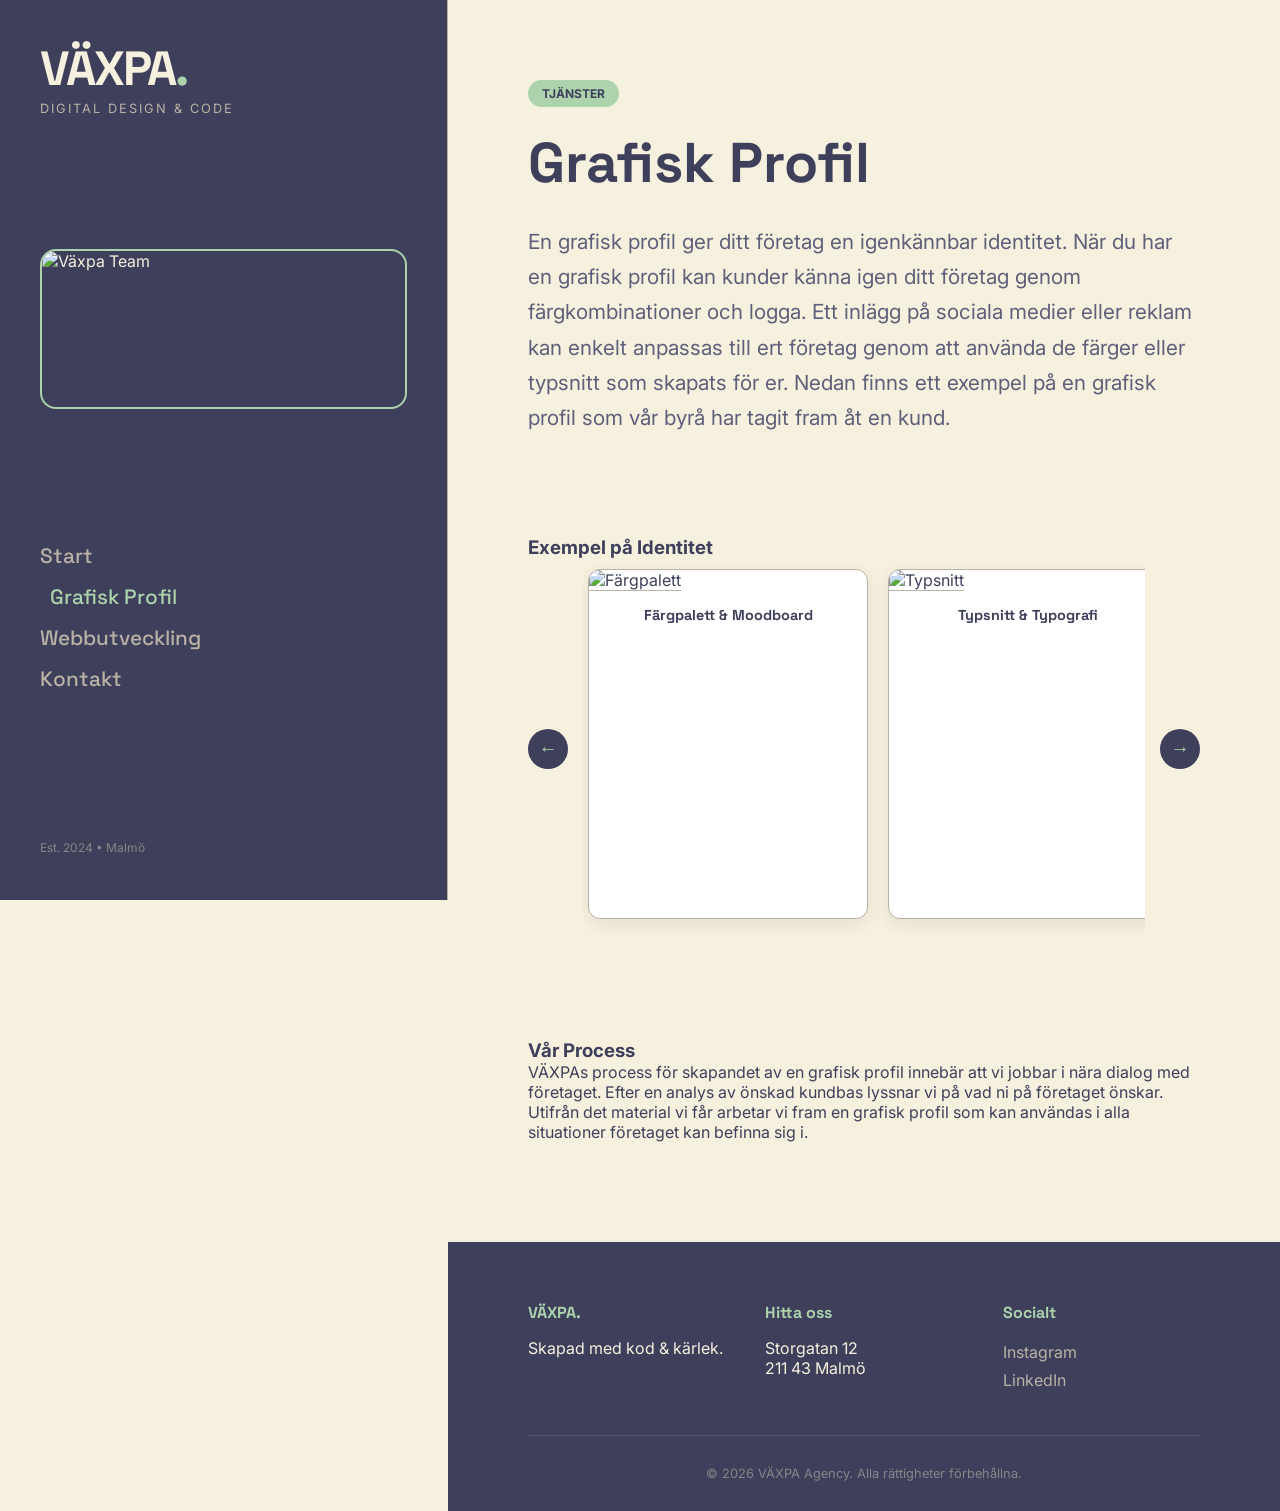
==== Profil.html @ 8e72a4ca "Add files via upload" ====
<!DOCTYPE html>
<html lang="sv">
<head>
    <meta charset="UTF-8" />
    <meta name="viewport" content="width=device-width, initial-scale=1" />
    <title>VÄXPA | Grafisk Profil</title>
    <link rel="stylesheet" href="style.css">
</head>
<body>

    <aside class="sidebar">
        <div class="sidebar-wrapper">
            <div class="logo-area">
                <h1>VÄXPA<span>.</span></h1>
                <p>Digital Design & Code</p>
            </div>
            <div class="hero-image-container">
                <img src="https://images.unsplash.com/photo-1522071820081-009f0129c71c?q=80&w=2070&auto=format&fit=crop" alt="Växpa Team">
            </div>
            <nav>
                <ul>
                    <li><a href="index.html">Start</a></li>
                    <li><a href="Profil.html" class="active">Grafisk Profil</a></li>
                    <li><a href="Webbsidor.html">Webbutveckling</a></li>
                    <li><a href="index.html#kontakt">Kontakt</a></li>
                </ul>
            </nav>
            <div class="sidebar-meta">
                <p>Est. 2024 • Malmö</p>
            </div>
        </div>
    </aside>

    <div class="main-content">
        
        <section class="content-block">
            <div class="badge">Tjänster</div>
            <h2>Grafisk Profil</h2>
            <p class="lead">
                En grafisk profil ger ditt företag en igenkännbar identitet. När du har en grafisk profil kan kunder känna igen ditt företag genom färgkombinationer och logga. Ett inlägg på sociala medier eller reklam kan enkelt anpassas till ert företag genom att använda de färger eller typsnitt som skapats för er. Nedan finns ett exempel på en grafisk profil som vår byrå har tagit fram åt en kund.
            </p>
        </section>

        <section class="content-block">
            <h3>Exempel på Identitet</h3>
            
            <div class="carousel-wrapper">
                
                <button class="arrow-btn" id="scrollLeft">←</button>

                <div class="carousel-track" id="slider">
                    
                    <div class="carousel-card">
                        <img src="https://images.unsplash.com/photo-1586023492125-27b2c045efd7?q=80&w=2158&auto=format&fit=crop" alt="Färgpalett">
                        <div class="card-caption">Färgpalett & Moodboard</div>
                    </div>

                    <div class="carousel-card">
                        <img src="https://images.unsplash.com/photo-1618005182384-a83a8bd57fbe?q=80&w=2564&auto=format&fit=crop" alt="Typsnitt">
                        <div class="card-caption">Typsnitt & Typografi</div>
                    </div>

                    <div class="carousel-card">
                        <img src="https://images.unsplash.com/photo-1626785774573-4b7993143a2d?q=80&w=2070&auto=format&fit=crop" alt="Logotyp Skiss">
                        <div class="card-caption">Logotyp Design</div>
                    </div>

                    <div class="carousel-card">
                        <img src="https://images.unsplash.com/photo-1611532736597-b52a9e381014?q=80&w=2574&auto=format&fit=crop" alt="Visitkort">
                        <div class="card-caption">Trycksaker</div>
                    </div>

                     <div class="carousel-card">
                        <img src="https://images.unsplash.com/photo-1542744094-24638eff58bb?q=80&w=2071&auto=format&fit=crop" alt="Digital Design">
                        <div class="card-caption">Digitala Tillgångar</div>
                    </div>

                </div>

                <button class="arrow-btn" id="scrollRight">→</button>
            </div>

        </section>

        <section class="content-block process-box">
            <h3>Vår Process</h3>
            <p>
                VÄXPAs process för skapandet av en grafisk profil innebär att vi jobbar i nära dialog med företaget. Efter en analys av önskad kundbas lyssnar vi på vad ni på företaget önskar. Utifrån det material vi får arbetar vi fram en grafisk profil som kan användas i alla situationer företaget kan befinna sig i.
            </p>
        </section>

        <footer class="page-footer">
            <div class="footer-content">
                <div class="col">
                    <h4>VÄXPA.</h4>
                    <p>Skapad med kod & kärlek.</p>
                </div>
                <div class="col">
                    <h4>Hitta oss</h4>
                    <p>Storgatan 12<br>211 43 Malmö</p>
                </div>
                <div class="col">
                    <h4>Socialt</h4>
                    <a href="#">Instagram</a><br>
                    <a href="#">LinkedIn</a>
                </div>
            </div>
            <div class="copyright">
                &copy; 2026 VÄXPA Agency. Alla rättigheter förbehållna.
            </div>
        </footer>

    </div>

    <script>
        const slider = document.getElementById('slider');
        const leftBtn = document.getElementById('scrollLeft');
        const rightBtn = document.getElementById('scrollRight');

        leftBtn.addEventListener('click', () => {
            slider.scrollBy({ left: -100, behavior: 'smooth' });
        });

        rightBtn.addEventListener('click', () => {
            slider.scrollBy({ left: 100, behavior: 'smooth' });
        });
    </script>

</body>
</html>
---- style.css ----
/* --- 1. FONTS & SETUP --- */
@import url('https://fonts.googleapis.com/css2?family=Inter:wght@300;400;600&family=Space+Grotesk:wght@500;700&display=swap');

:root {
  --col-dark: #3E3F5B;      /* Sidebar Background */
  --col-light: #F6F1DE;     /* Content Background */
  --col-accent: #ACD3AB;    /* Sage Green Highlights */
  --col-border: #BAB2A6;    /* Muted Beige */
  
  --font-head: 'Space Grotesk', sans-serif;
  --font-body: 'Inter', sans-serif;
  
  --sidebar-width: 35%;     /* Width of the fixed left side */
}

* { margin: 0; padding: 0; box-sizing: border-box; }

body {
  font-family: var(--font-body);
  background-color: var(--col-light);
  color: var(--col-dark);
}

/* Din logotyp-inställning */
.logo-image {
    width: 180px;  
    height: auto; 
    margin-bottom: 10px;
}

/* --- 2. LEFT SIDEBAR (Fixed & Non-Scrollable) --- */
.sidebar {
  position: fixed;
  top: 0;
  left: 0;
  width: var(--sidebar-width);
  height: 100vh;
  background-color: var(--col-dark);
  color: var(--col-light);
  border-right: 1px solid var(--col-border);
  z-index: 1000;
  overflow: hidden;
}

.sidebar-wrapper {
  height: 100%;
  padding: 5vh 40px;
  display: flex;
  flex-direction: column;
  justify-content: space-between;
}

/* Logo Section */
.logo-area h1 {
  font-family: var(--font-head);
  font-size: 3rem;
  line-height: 1;
  letter-spacing: -2px;
}
.logo-area h1 span { color: var(--col-accent); }
.logo-area p {
  color: var(--col-border);
  font-size: 0.8rem;
  letter-spacing: 2px;
  text-transform: uppercase;
  margin-top: 8px;
}

/* Image Section */
.hero-image-container {
  height: 160px;
  width: 100%;
  border-radius: 16px;
  overflow: hidden;
  border: 2px solid var(--col-accent);
  position: relative;
  flex-shrink: 0;
}

.hero-image-container img {
  width: 100%;
  height: 100%;
  object-fit: cover;
  transition: transform 0.5s;
}
.hero-image-container:hover img { transform: scale(1.05); }

/* Navigation */
nav ul { list-style: none; }
nav li { margin-bottom: 15px; }

nav a {
  text-decoration: none;
  color: var(--col-border);
  font-family: var(--font-head);
  font-size: 1.3rem;
  font-weight: 500;
  transition: 0.3s ease;
  display: inline-block;
}

nav a:hover, nav a.active {
  color: var(--col-accent);
  transform: translateX(10px);
}

/* Sidebar Footer */
.sidebar-meta p { 
  font-size: 0.75rem; 
  color: var(--col-border); 
  opacity: 0.6; 
}

/* --- 3. RIGHT CONTENT (Scrollable) --- */
.main-content {
  margin-left: var(--sidebar-width);
  width: calc(100% - var(--sidebar-width));
  min-height: 100vh;
  padding: 80px 80px 0 80px; 
}

.content-block { margin-bottom: 100px; }

.badge {
  display: inline-block;
  background: var(--col-accent);
  color: var(--col-dark);
  padding: 6px 14px;
  border-radius: 50px;
  font-weight: bold;
  font-size: 0.75rem;
  text-transform: uppercase;
  margin-bottom: 25px;
}

h2 {
  font-family: var(--font-head);
  font-size: 3.5rem;
  line-height: 1.1;
  margin-bottom: 30px;
  color: var(--col-dark);
}

.lead {
  font-size: 1.3rem;
  line-height: 1.7;
  color: #5e5f7a;
  max-width: 800px;
}

/* Services Grid */
.services {
  display: grid;
  grid-template-columns: repeat(auto-fit, minmax(280px, 1fr));
  gap: 30px;
}

.card {
  background: #ffffff;
  padding: 40px;
  border-radius: 12px;
  border: 1px solid rgba(186, 178, 166, 0.3);
  box-shadow: 0 5px 20px rgba(62, 63, 91, 0.05);
  transition: transform 0.3s, border-color 0.3s;
}

.card:hover {
  transform: translateY(-5px);
  border-color: var(--col-accent);
}

.card h3 {
  font-family: var(--font-head);
  font-size: 1.3rem;
  margin-bottom: 15px;
  color: var(--col-dark);
}

/* Buttons */
.btn-primary {
  display: inline-block;
  background-color: var(--col-dark);
  color: var(--col-light);
  padding: 18px 45px;
  text-decoration: none;
  border-radius: 50px;
  font-weight: bold;
  margin-top: 20px;
  transition: background 0.3s;
}
.btn-primary:hover {
  background-color: var(--col-accent);
  color: var(--col-dark);
}

/* --- 4. PIZZA BROS REKLAM (DESIGN) --- */
.pizza-card {
  display: flex;
  background-color: #fff;
  border-radius: 16px;
  overflow: hidden;
  box-shadow: 0 10px 40px rgba(0,0,0,0.08); 
  border: 2px dashed #f77f00; /* Streckad kant för erbjudande */
  max-width: 100%;
}

.pizza-text {
  flex: 1;
  padding: 40px;
  display: flex;
  flex-direction: column;
  justify-content: center;
}

.pizza-badge {
  background-color: #f77f00; /* Orange badge */
  color: white;
  width: fit-content;
}

.coupon-box {
  background: #fff5eb;
  padding: 10px;
  border-radius: 8px;
  margin-bottom: 20px;
  display: inline-block;
  width: fit-content;
  border: 1px solid #ffe0b2;
}

.pizza-image {
  flex: 1;
  position: relative;
  min-height: 300px;
}

.pizza-image img {
  width: 100%;
  height: 100%;
  object-fit: cover;
  display: block;
}

.btn-pizza {
  display: inline-block;
  background-color: #d62828;
  color: white;
  padding: 15px 30px;
  text-decoration: none;
  border-radius: 50px;
  font-weight: bold;
  font-family: var(--font-body);
  transition: transform 0.2s, background 0.3s;
  width: fit-content;
  box-shadow: 0 4px 10px rgba(214, 40, 40, 0.3);
}

.btn-pizza:hover {
  background-color: #b01e1e;
  transform: scale(1.05);
}

/* --- 5. FOOTER (Right Side) --- */
.page-footer {
  background-color: var(--col-dark);
  color: var(--col-light);
  margin-left: -80px; 
  margin-right: -80px;
  padding: 60px 80px 30px 80px;
  margin-top: 100px;
}

.footer-content {
  display: grid;
  grid-template-columns: 1fr 1fr 1fr;
  gap: 40px;
  padding-bottom: 40px;
  border-bottom: 1px solid rgba(255,255,255,0.1);
}

.footer-content h4 {
  font-family: var(--font-head);
  margin-bottom: 15px;
  color: var(--col-accent);
}

.footer-content a {
  color: var(--col-border);
  text-decoration: none;
  line-height: 1.8;
  transition: color 0.3s;
}
.footer-content a:hover { color: var(--col-accent); }

.copyright {
  margin-top: 30px;
  font-size: 0.8rem;
  color: var(--col-border);
  opacity: 0.6;
  text-align: center;
}

/* --- 6. CAROUSEL / SLIDER STYLES --- */

.carousel-wrapper {
  position: relative;
  width: 100%;
  display: flex;
  align-items: center;
}

.carousel-track {
  display: flex;
  gap: 20px;
  overflow-x: auto;
  scroll-behavior: smooth;
  padding: 10px 5px 20px 5px;
  scrollbar-width: none; 
  -ms-overflow-style: none;
}
.carousel-track::-webkit-scrollbar { 
  display: none; 
}

.carousel-card {
  min-width: 280px;
  height: 350px;
  background: #fff;
  border-radius: 12px;
  overflow: hidden;
  border: 1px solid var(--col-border);
  box-shadow: 0 5px 15px rgba(62, 63, 91, 0.1);
  transition: transform 0.3s ease;
  flex-shrink: 0;
}

.carousel-card:hover {
  transform: translateY(-5px);
  border-color: var(--col-accent);
}

.carousel-card img {
  width: 100%;
  height: 280px;
  object-fit: cover;
  border-bottom: 1px solid var(--col-border);
}

.card-caption {
  padding: 15px;
  font-family: var(--font-head);
  font-weight: bold;
  font-size: 0.9rem;
  text-align: center;
  color: var(--col-dark);
}

.arrow-btn {
  background-color: var(--col-dark);
  color: var(--col-accent);
  border: none;
  width: 40px;
  height: 40px;
  border-radius: 50%;
  font-size: 1.2rem;
  cursor: pointer;
  z-index: 10;
  transition: all 0.3s;
  display: flex;
  align-items: center;
  justify-content: center;
  flex-shrink: 0;
}

.arrow-btn:hover {
  background-color: var(--col-accent);
  color: var(--col-dark);
  transform: scale(1.1);
}

#scrollLeft { margin-right: 15px; }
#scrollRight { margin-left: 15px; }


/* --- 7. RESPONSIVE (Mobile Mode) --- */
@media (max-width: 900px) {
  /* Sidebar Reset */
  .sidebar { 
    position: relative; 
    width: 100%; 
    height: auto; 
    border-right: none;
    overflow: visible; 
  }
  
  .sidebar-wrapper {
    padding: 40px 20px;
    height: auto;
    gap: 30px; 
    display: block; 
  }
  
  .hero-image-container { height: 200px; margin: 30px 0; }
  
  /* Main Content Reset */
  .main-content { 
    margin-left: 0; 
    width: 100%; 
    padding: 40px 20px 0 20px; 
  }
  
  .page-footer { 
    margin-left: -20px; 
    margin-right: -20px; 
    padding: 40px 20px; 
  }
  
  .footer-content { grid-template-columns: 1fr; text-align: center; }
  h2 { font-size: 2.5rem; }

  /* Pizza Ad Mobile Fix */
  .pizza-card {
    flex-direction: column-reverse; /* Bilden överst på mobil */
    text-align: center;
  }
  .pizza-image { height: 250px; min-height: 250px; }
  .pizza-text { padding: 30px 20px; align-items: center; }

  /* Carousel Mobile Fix */
  .carousel-wrapper { position: relative; }
  .arrow-btn {
    position: absolute;
    top: 50%;
    transform: translateY(-50%);
    opacity: 0.8;
  }
  #scrollLeft { left: 10px; }
  #scrollRight { right: 10px; }
}
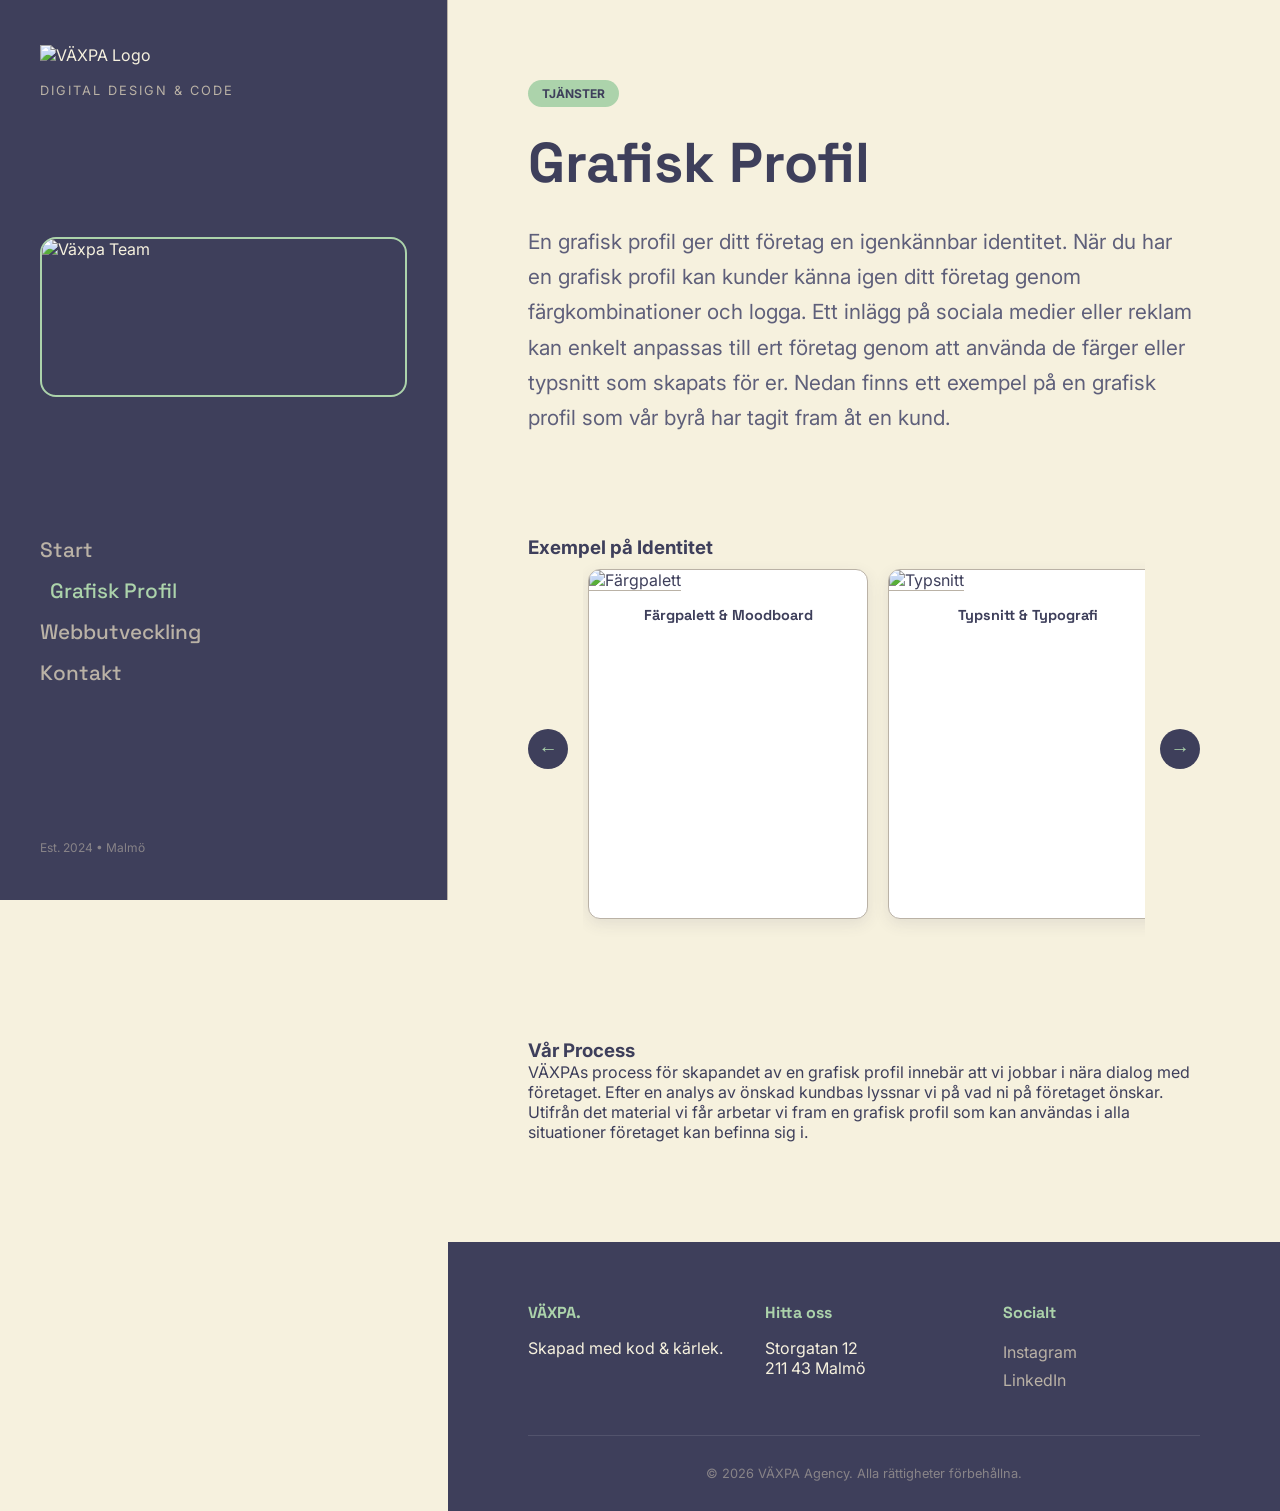
==== commit 80e549b0: "Update Profil.html loggan finns" ====
--- a/Profil.html
+++ b/Profil.html
@@ -11,7 +11,7 @@
     <aside class="sidebar">
         <div class="sidebar-wrapper">
             <div class="logo-area">
-                <h1>VÄXPA<span>.</span></h1>
+                 <img src="bilder/logo-vit.webp" class="logo-image" alt="VÄXPA Logo">
                 <p>Digital Design & Code</p>
             </div>
             <div class="hero-image-container">
@@ -127,4 +127,5 @@
     </script>
 
 </body>
-</html>+
+</html>
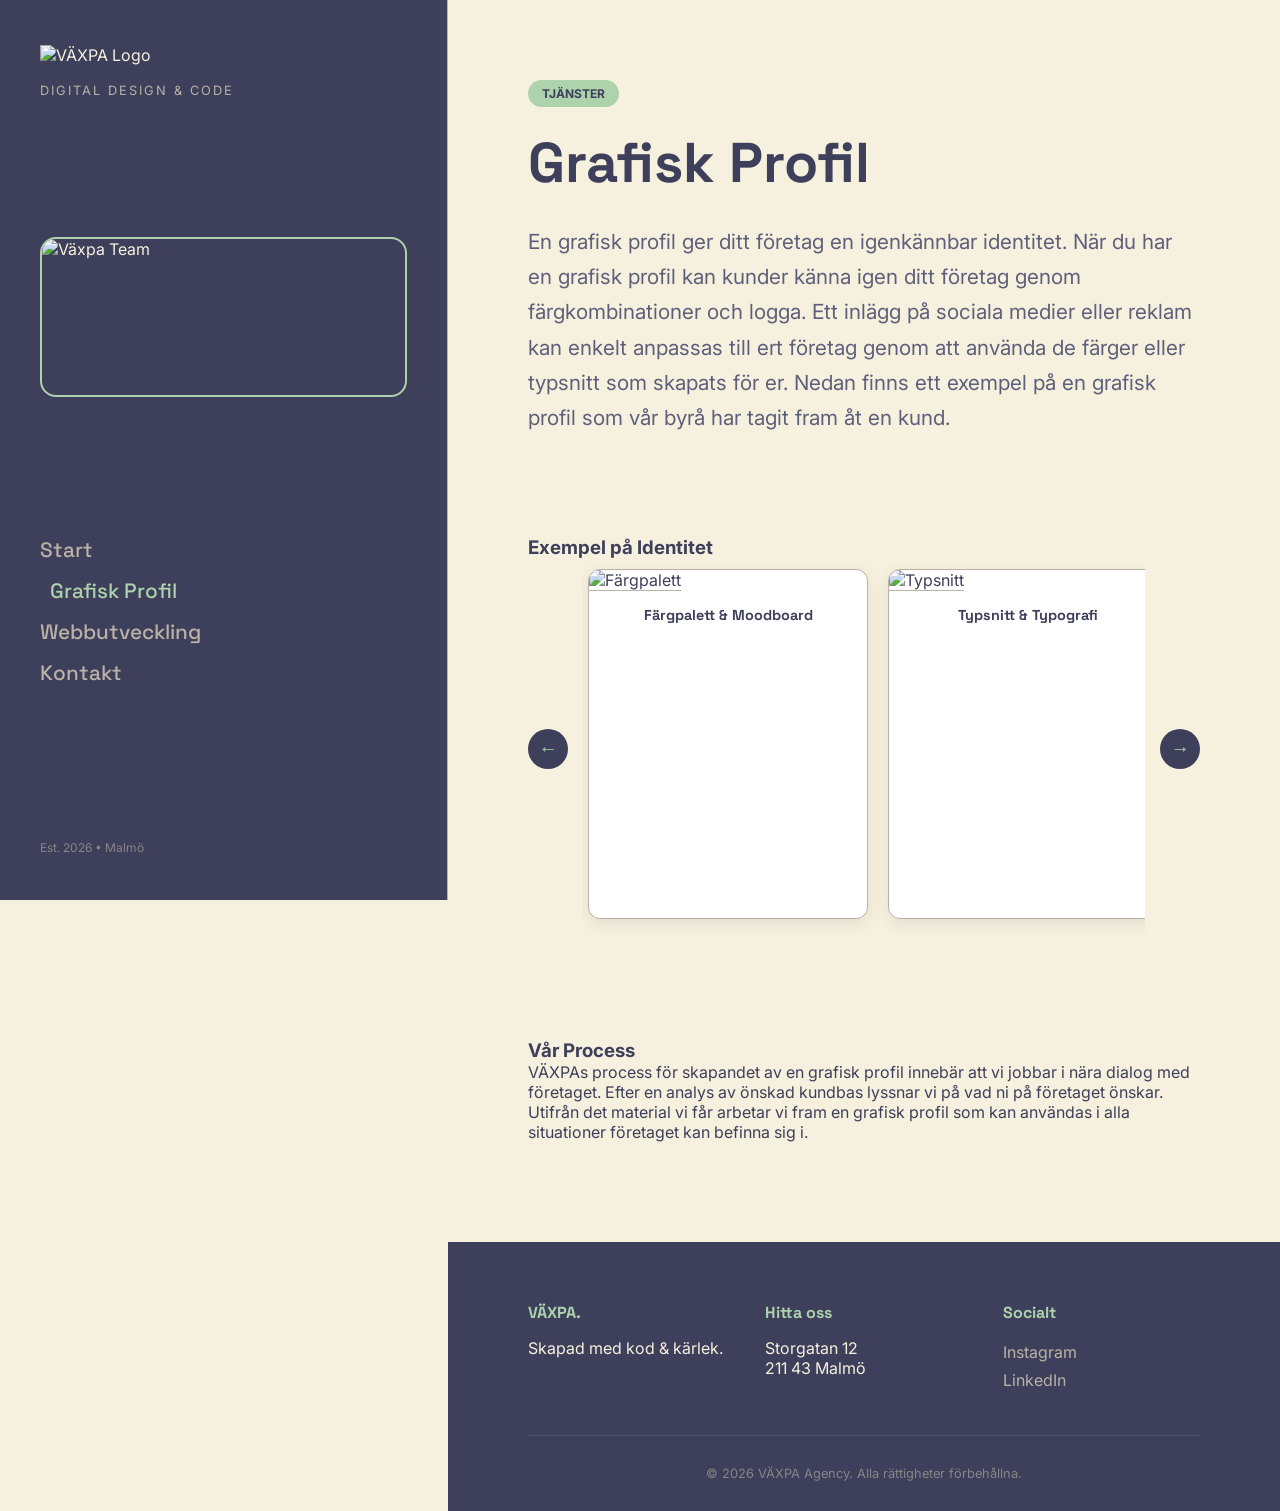
==== commit 2feb9f99: "Fix HTML structure and update footer year" ====
--- a/Profil.html
+++ b/Profil.html
@@ -26,7 +26,7 @@
                 </ul>
             </nav>
             <div class="sidebar-meta">
-                <p>Est. 2024 • Malmö</p>
+                <p>Est. 2026 • Malmö</p>
             </div>
         </div>
     </aside>
@@ -129,3 +129,4 @@
 </body>
 
 </html>
+
